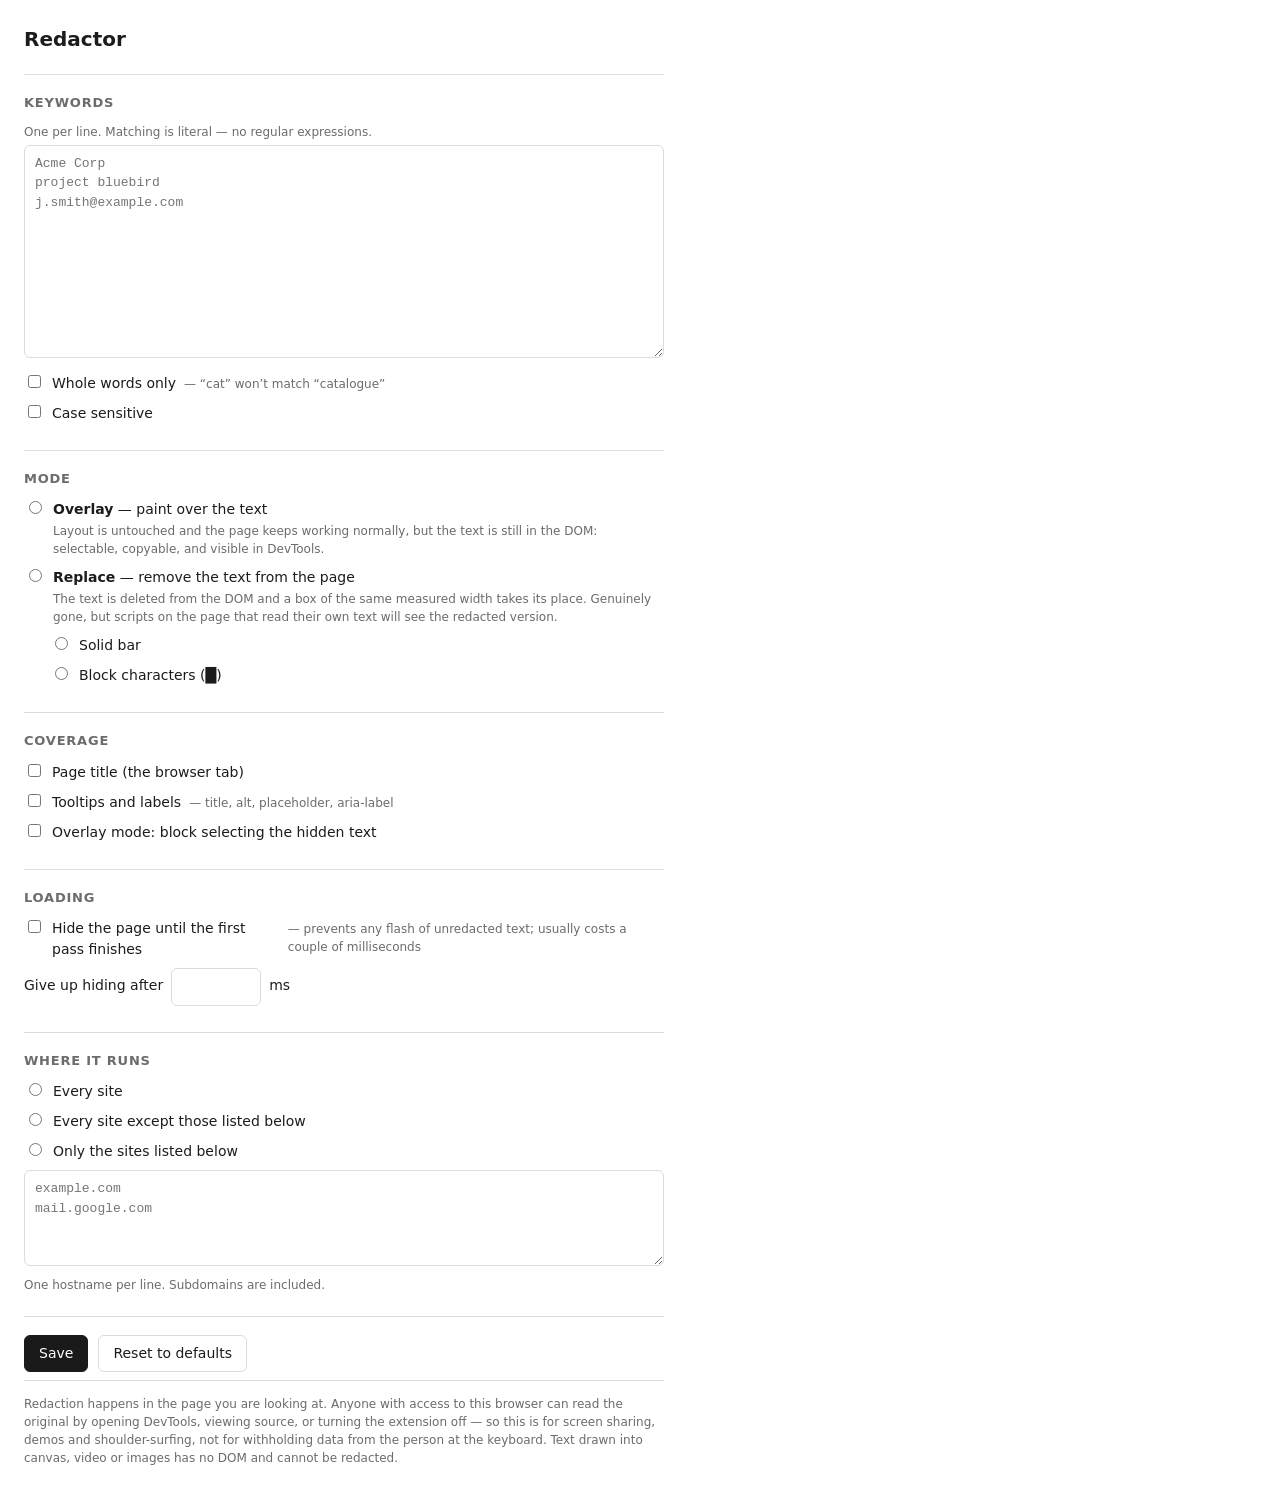
==== src/options.html @ c8425a35 "First working version" ====
<!doctype html>
<html lang="en">
<head>
<meta charset="utf-8">
<title>Redactor options</title>
<link rel="stylesheet" href="ui.css">
</head>
<body class="options">

<h1>Redactor</h1>

<section>
  <h2>Keywords</h2>
  <p class="hint">One per line. Matching is literal — no regular expressions.</p>
  <textarea id="keywords" rows="10" spellcheck="false" placeholder="Acme Corp&#10;project bluebird&#10;j.smith@example.com"></textarea>
  <p class="hint" id="count"></p>
  <label class="row"><input type="checkbox" id="wholeWord"> Whole words only <span class="hint">— “cat” won’t match “catalogue”</span></label>
  <label class="row"><input type="checkbox" id="caseSensitive"> Case sensitive</label>
</section>

<section>
  <h2>Mode</h2>
  <label class="row">
    <input type="radio" name="mode" value="overlay">
    <span><strong>Overlay</strong> — paint over the text
      <span class="hint">Layout is untouched and the page keeps working normally, but the text is still in the DOM: selectable, copyable, and visible in DevTools.</span>
    </span>
  </label>
  <label class="row">
    <input type="radio" name="mode" value="replace">
    <span><strong>Replace</strong> — remove the text from the page
      <span class="hint">The text is deleted from the DOM and a box of the same measured width takes its place. Genuinely gone, but scripts on the page that read their own text will see the redacted version.</span>
    </span>
  </label>

  <div id="fillWrap" class="indent">
    <label class="row"><input type="radio" name="fill" value="bar"> Solid bar</label>
    <label class="row"><input type="radio" name="fill" value="blocks"> Block characters (█)</label>
  </div>
</section>

<section>
  <h2>Coverage</h2>
  <label class="row"><input type="checkbox" id="redactTitle"> Page title (the browser tab)</label>
  <label class="row"><input type="checkbox" id="redactAttributes"> Tooltips and labels <span class="hint">— title, alt, placeholder, aria-label</span></label>
  <label class="row"><input type="checkbox" id="blockCopy"> Overlay mode: block selecting the hidden text</label>
</section>

<section>
  <h2>Loading</h2>
  <label class="row"><input type="checkbox" id="cloak"> Hide the page until the first pass finishes <span class="hint">— prevents any flash of unredacted text; usually costs a couple of milliseconds</span></label>
  <label class="row">Give up hiding after
    <input type="number" id="cloakTimeoutMs" min="100" max="10000" step="100"> ms
  </label>
</section>

<section>
  <h2>Where it runs</h2>
  <label class="row"><input type="radio" name="siteMode" value="all"> Every site</label>
  <label class="row"><input type="radio" name="siteMode" value="blocklist"> Every site except those listed below</label>
  <label class="row"><input type="radio" name="siteMode" value="allowlist"> Only the sites listed below</label>
  <textarea id="sites" rows="4" spellcheck="false" placeholder="example.com&#10;mail.google.com"></textarea>
  <p class="hint">One hostname per line. Subdomains are included.</p>
</section>

<div class="actions">
  <button id="save" class="primary">Save</button>
  <button id="reset">Reset to defaults</button>
  <span id="status" class="status"></span>
</div>

<p class="hint footnote">
  Redaction happens in the page you are looking at. Anyone with access to this browser can
  read the original by opening DevTools, viewing source, or turning the extension off — so
  this is for screen sharing, demos and shoulder-surfing, not for withholding data from the
  person at the keyboard. Text drawn into canvas, video or images has no DOM and cannot be
  redacted.
</p>

<script src="config.js"></script>
<script src="options.js"></script>
</body>
</html>
---- src/ui.css ----
:root {
  color-scheme: light dark;
  --bg: #ffffff;
  --fg: #1c1c1e;
  --muted: #6b6b70;
  --line: #dcdce0;
  --field: #ffffff;
  --accent: #1a1a1a;
  --accent-fg: #ffffff;
}

@media (prefers-color-scheme: dark) {
  :root {
    --bg: #1e1e20;
    --fg: #ececee;
    --muted: #9a9aa0;
    --line: #3a3a3e;
    --field: #141416;
    --accent: #ececee;
    --accent-fg: #1e1e20;
  }
}

body {
  margin: 0;
  padding: 24px;
  background: var(--bg);
  color: var(--fg);
  font: 14px/1.5 system-ui, -apple-system, "Segoe UI", sans-serif;
}

h1 { font-size: 20px; margin: 0 0 20px; }
h2 { font-size: 13px; text-transform: uppercase; letter-spacing: 0.06em; color: var(--muted); margin: 0 0 10px; }

section {
  border-top: 1px solid var(--line);
  padding: 18px 0;
}

.hint { color: var(--muted); font-size: 12px; margin: 4px 0; }
.hint.footnote { border-top: 1px solid var(--line); padding-top: 14px; margin-top: 8px; }

label.row {
  display: flex;
  gap: 8px;
  align-items: baseline;
  margin: 8px 0;
}
label.row .hint { display: block; margin: 2px 0 0; }
.indent { margin-left: 26px; }

textarea, input[type="number"], input[type="text"] {
  width: 100%;
  box-sizing: border-box;
  background: var(--field);
  color: var(--fg);
  border: 1px solid var(--line);
  border-radius: 6px;
  padding: 8px 10px;
  font: 13px/1.5 ui-monospace, SFMono-Regular, Consolas, monospace;
}
input[type="number"] { width: 90px; }

.actions {
  display: flex;
  align-items: center;
  gap: 10px;
  padding-top: 18px;
  border-top: 1px solid var(--line);
}

button {
  background: transparent;
  color: var(--fg);
  border: 1px solid var(--line);
  border-radius: 6px;
  padding: 7px 14px;
  font: inherit;
  cursor: pointer;
}
button.primary { background: var(--accent); color: var(--accent-fg); border-color: var(--accent); }
button:hover { opacity: 0.85; }

.status { color: var(--muted); font-size: 12px; }

/* Options page reads better constrained. */
body.options { max-width: 640px; }

/* Popup */
body.popup { width: 300px; padding: 14px 16px; }
body.popup h1 { font-size: 15px; margin: 0 0 12px; display: flex; justify-content: space-between; align-items: center; }
body.popup section { border: 0; padding: 10px 0; }
body.popup .actions { border: 0; padding-top: 10px; }
body.popup .site { font: 12px ui-monospace, monospace; color: var(--muted); }

.switch { display: flex; align-items: center; gap: 8px; }
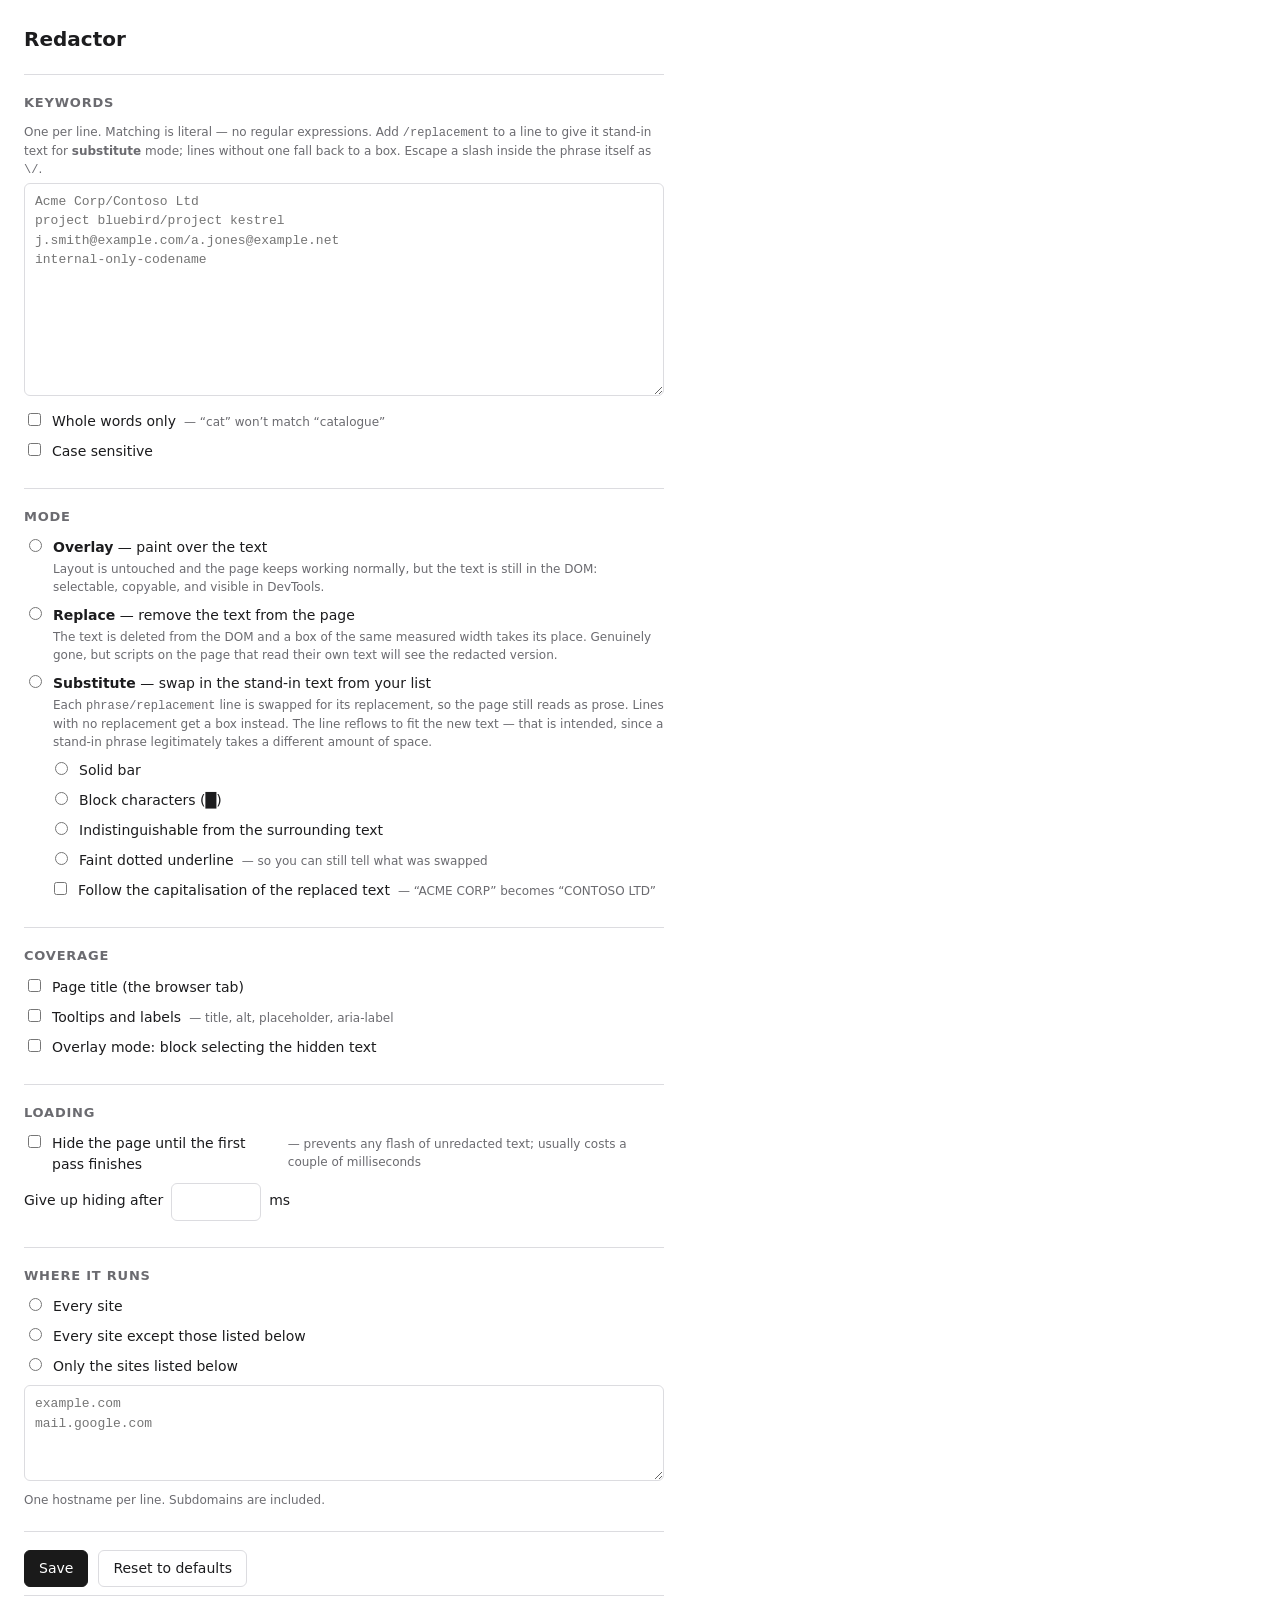
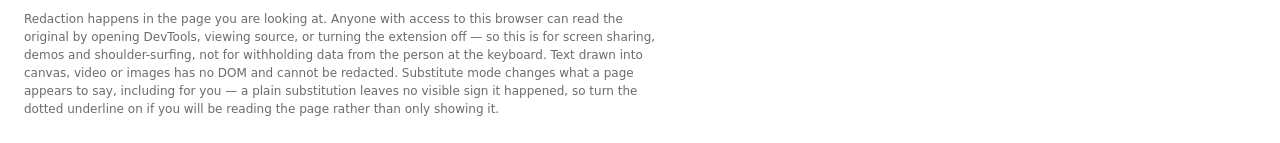
==== commit 01d25057: "Substitution" ====
--- a/src/options.html
+++ b/src/options.html
@@ -11,8 +11,13 @@
 
 <section>
   <h2>Keywords</h2>
-  <p class="hint">One per line. Matching is literal — no regular expressions.</p>
-  <textarea id="keywords" rows="10" spellcheck="false" placeholder="Acme Corp&#10;project bluebird&#10;j.smith@example.com"></textarea>
+  <p class="hint">
+    One per line. Matching is literal — no regular expressions.
+    Add <code>/replacement</code> to a line to give it stand-in text for
+    <strong>substitute</strong> mode; lines without one fall back to a box.
+    Escape a slash inside the phrase itself as <code>\/</code>.
+  </p>
+  <textarea id="keywords" rows="10" spellcheck="false" placeholder="Acme Corp/Contoso Ltd&#10;project bluebird/project kestrel&#10;j.smith@example.com/a.jones@example.net&#10;internal-only-codename"></textarea>
   <p class="hint" id="count"></p>
   <label class="row"><input type="checkbox" id="wholeWord"> Whole words only <span class="hint">— “cat” won’t match “catalogue”</span></label>
   <label class="row"><input type="checkbox" id="caseSensitive"> Case sensitive</label>
@@ -33,9 +38,22 @@
     </span>
   </label>
 
+  <label class="row">
+    <input type="radio" name="mode" value="substitute">
+    <span><strong>Substitute</strong> — swap in the stand-in text from your list
+      <span class="hint">Each <code>phrase/replacement</code> line is swapped for its replacement, so the page still reads as prose. Lines with no replacement get a box instead. The line reflows to fit the new text — that is intended, since a stand-in phrase legitimately takes a different amount of space.</span>
+    </span>
+  </label>
+
   <div id="fillWrap" class="indent">
     <label class="row"><input type="radio" name="fill" value="bar"> Solid bar</label>
     <label class="row"><input type="radio" name="fill" value="blocks"> Block characters (█)</label>
+  </div>
+
+  <div id="subWrap" class="indent">
+    <label class="row"><input type="radio" name="substituteStyle" value="plain"> Indistinguishable from the surrounding text</label>
+    <label class="row"><input type="radio" name="substituteStyle" value="marked"> Faint dotted underline <span class="hint">— so you can still tell what was swapped</span></label>
+    <label class="row"><input type="checkbox" id="mimicCase"> Follow the capitalisation of the replaced text <span class="hint">— “ACME CORP” becomes “CONTOSO LTD”</span></label>
   </div>
 </section>
 
@@ -74,7 +92,9 @@
   read the original by opening DevTools, viewing source, or turning the extension off — so
   this is for screen sharing, demos and shoulder-surfing, not for withholding data from the
   person at the keyboard. Text drawn into canvas, video or images has no DOM and cannot be
-  redacted.
+  redacted. Substitute mode changes what a page appears to say, including for you — a plain
+  substitution leaves no visible sign it happened, so turn the dotted underline on if you
+  will be reading the page rather than only showing it.
 </p>
 
 <script src="config.js"></script>
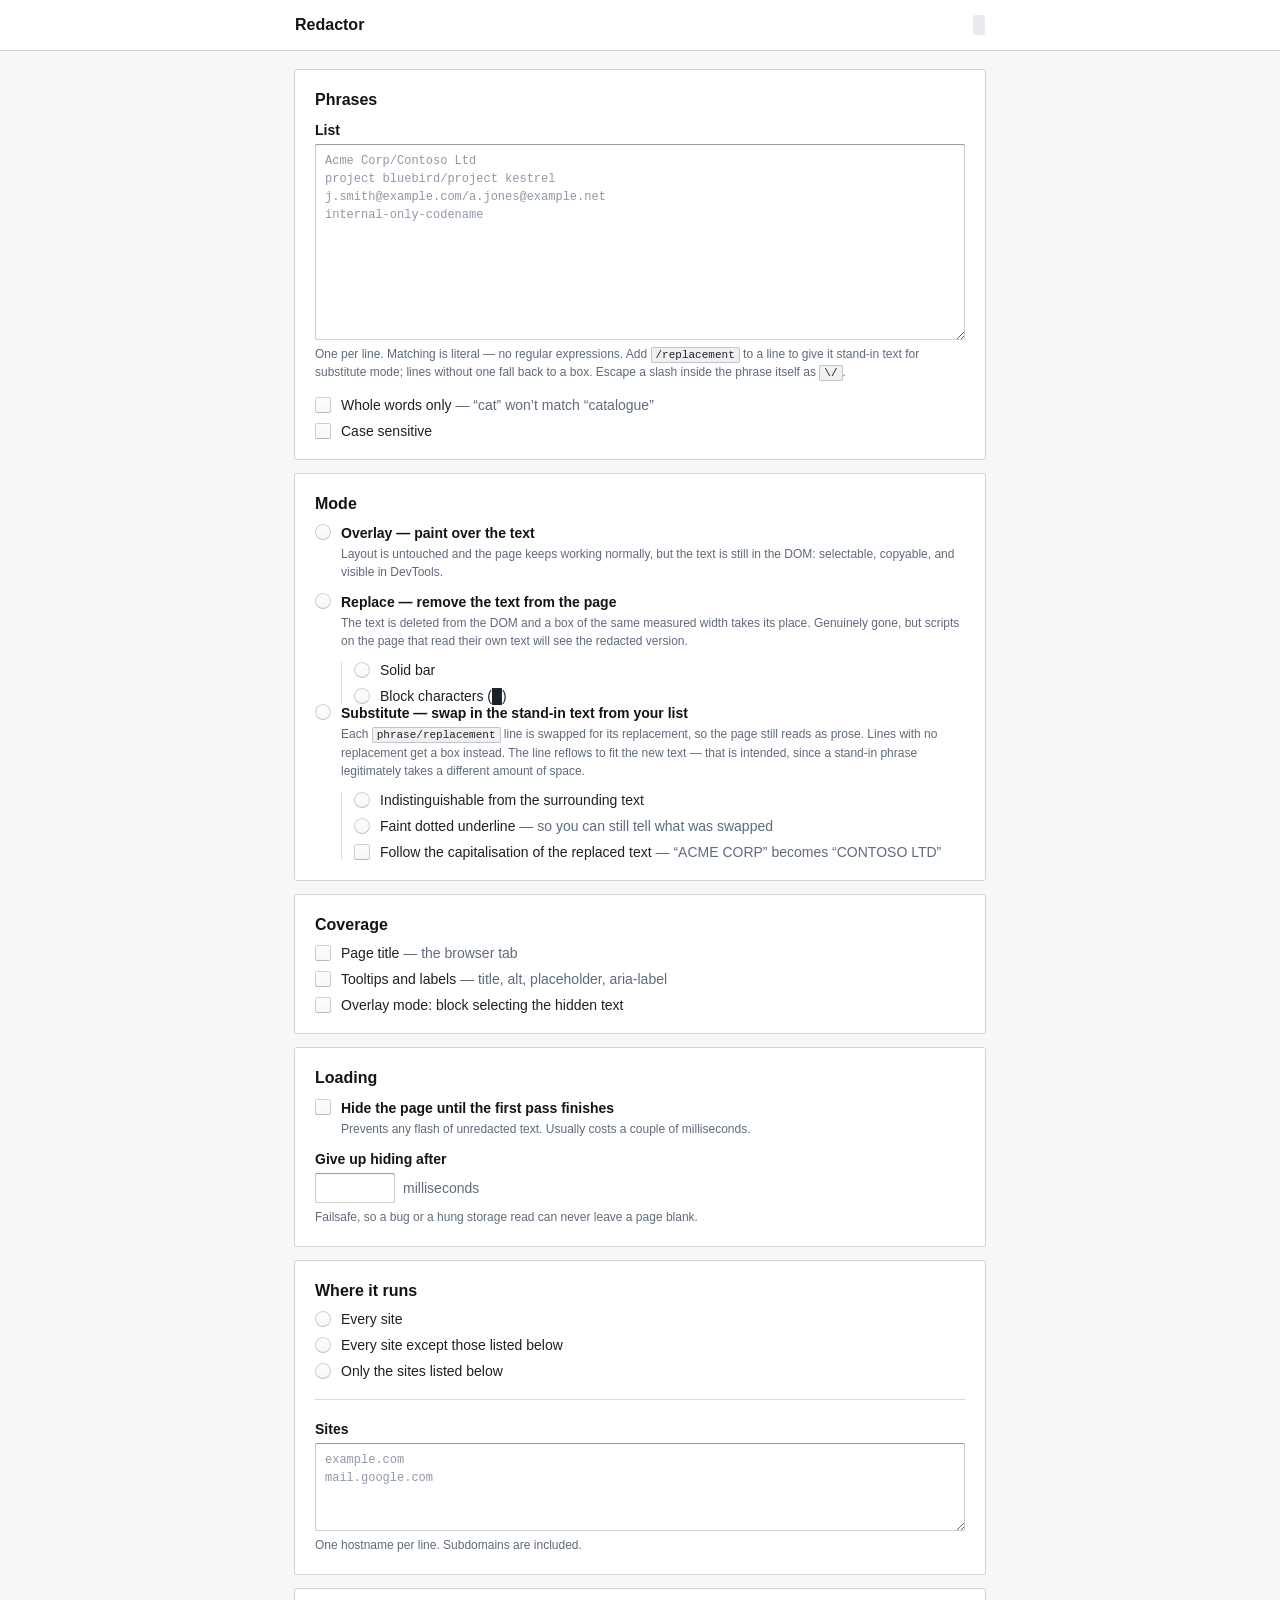
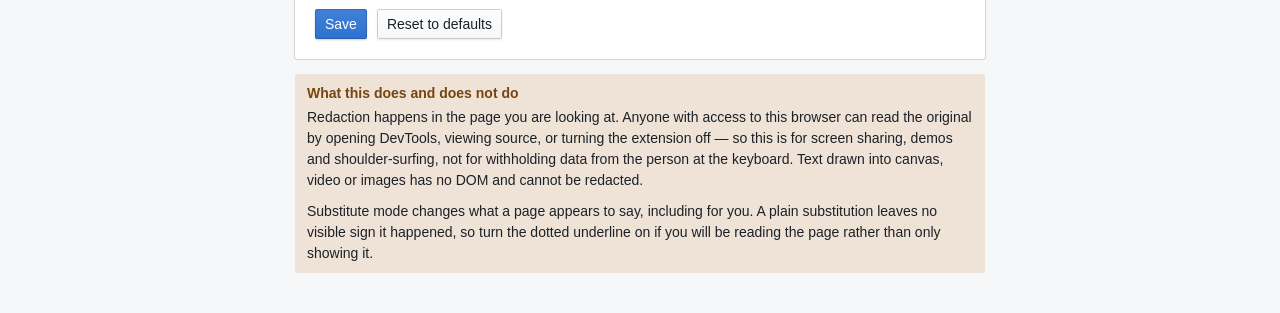
==== commit 23e4414c: "Restyle" ====
--- a/src/options.html
+++ b/src/options.html
@@ -7,95 +7,205 @@
 </head>
 <body class="options">
 
-<h1>Redactor</h1>
-
-<section>
-  <h2>Keywords</h2>
-  <p class="hint">
-    One per line. Matching is literal — no regular expressions.
-    Add <code>/replacement</code> to a line to give it stand-in text for
-    <strong>substitute</strong> mode; lines without one fall back to a box.
-    Escape a slash inside the phrase itself as <code>\/</code>.
-  </p>
-  <textarea id="keywords" rows="10" spellcheck="false" placeholder="Acme Corp/Contoso Ltd&#10;project bluebird/project kestrel&#10;j.smith@example.com/a.jones@example.net&#10;internal-only-codename"></textarea>
-  <p class="hint" id="count"></p>
-  <label class="row"><input type="checkbox" id="wholeWord"> Whole words only <span class="hint">— “cat” won’t match “catalogue”</span></label>
-  <label class="row"><input type="checkbox" id="caseSensitive"> Case sensitive</label>
-</section>
-
-<section>
-  <h2>Mode</h2>
-  <label class="row">
-    <input type="radio" name="mode" value="overlay">
-    <span><strong>Overlay</strong> — paint over the text
-      <span class="hint">Layout is untouched and the page keeps working normally, but the text is still in the DOM: selectable, copyable, and visible in DevTools.</span>
-    </span>
-  </label>
-  <label class="row">
-    <input type="radio" name="mode" value="replace">
-    <span><strong>Replace</strong> — remove the text from the page
-      <span class="hint">The text is deleted from the DOM and a box of the same measured width takes its place. Genuinely gone, but scripts on the page that read their own text will see the redacted version.</span>
-    </span>
-  </label>
-
-  <label class="row">
-    <input type="radio" name="mode" value="substitute">
-    <span><strong>Substitute</strong> — swap in the stand-in text from your list
-      <span class="hint">Each <code>phrase/replacement</code> line is swapped for its replacement, so the page still reads as prose. Lines with no replacement get a box instead. The line reflows to fit the new text — that is intended, since a stand-in phrase legitimately takes a different amount of space.</span>
-    </span>
-  </label>
-
-  <div id="fillWrap" class="indent">
-    <label class="row"><input type="radio" name="fill" value="bar"> Solid bar</label>
-    <label class="row"><input type="radio" name="fill" value="blocks"> Block characters (█)</label>
-  </div>
-
-  <div id="subWrap" class="indent">
-    <label class="row"><input type="radio" name="substituteStyle" value="plain"> Indistinguishable from the surrounding text</label>
-    <label class="row"><input type="radio" name="substituteStyle" value="marked"> Faint dotted underline <span class="hint">— so you can still tell what was swapped</span></label>
-    <label class="row"><input type="checkbox" id="mimicCase"> Follow the capitalisation of the replaced text <span class="hint">— “ACME CORP” becomes “CONTOSO LTD”</span></label>
-  </div>
-</section>
-
-<section>
-  <h2>Coverage</h2>
-  <label class="row"><input type="checkbox" id="redactTitle"> Page title (the browser tab)</label>
-  <label class="row"><input type="checkbox" id="redactAttributes"> Tooltips and labels <span class="hint">— title, alt, placeholder, aria-label</span></label>
-  <label class="row"><input type="checkbox" id="blockCopy"> Overlay mode: block selecting the hidden text</label>
-</section>
-
-<section>
-  <h2>Loading</h2>
-  <label class="row"><input type="checkbox" id="cloak"> Hide the page until the first pass finishes <span class="hint">— prevents any flash of unredacted text; usually costs a couple of milliseconds</span></label>
-  <label class="row">Give up hiding after
-    <input type="number" id="cloakTimeoutMs" min="100" max="10000" step="100"> ms
-  </label>
-</section>
-
-<section>
-  <h2>Where it runs</h2>
-  <label class="row"><input type="radio" name="siteMode" value="all"> Every site</label>
-  <label class="row"><input type="radio" name="siteMode" value="blocklist"> Every site except those listed below</label>
-  <label class="row"><input type="radio" name="siteMode" value="allowlist"> Only the sites listed below</label>
-  <textarea id="sites" rows="4" spellcheck="false" placeholder="example.com&#10;mail.google.com"></textarea>
-  <p class="hint">One hostname per line. Subdomains are included.</p>
-</section>
-
-<div class="actions">
-  <button id="save" class="primary">Save</button>
-  <button id="reset">Reset to defaults</button>
-  <span id="status" class="status"></span>
-</div>
-
-<p class="hint footnote">
-  Redaction happens in the page you are looking at. Anyone with access to this browser can
-  read the original by opening DevTools, viewing source, or turning the extension off — so
-  this is for screen sharing, demos and shoulder-surfing, not for withholding data from the
-  person at the keyboard. Text drawn into canvas, video or images has no DOM and cannot be
-  redacted. Substitute mode changes what a page appears to say, including for you — a plain
-  substitution leaves no visible sign it happened, so turn the dotted underline on if you
-  will be reading the page rather than only showing it.
-</p>
+<nav class="bp-navbar">
+  <div class="bp-navbar-inner">
+    <span class="bp-navbar-heading">Redactor</span>
+    <span class="bp-navbar-divider"></span>
+    <span class="bp-tag bp-tag-minimal" id="count"></span>
+  </div>
+</nav>
+
+<main class="bp-container">
+
+  <div class="bp-card">
+    <h5 class="bp-heading">Phrases</h5>
+    <div class="bp-form-group">
+      <label class="bp-label" for="keywords">List</label>
+      <textarea id="keywords" class="bp-input" rows="10" spellcheck="false"
+        placeholder="Acme Corp/Contoso Ltd&#10;project bluebird/project kestrel&#10;j.smith@example.com/a.jones@example.net&#10;internal-only-codename"></textarea>
+      <div class="bp-form-helper-text">
+        One per line. Matching is literal — no regular expressions.
+        Add <code>/replacement</code> to a line to give it stand-in text for
+        substitute mode; lines without one fall back to a box.
+        Escape a slash inside the phrase itself as <code>\/</code>.
+      </div>
+    </div>
+
+    <label class="bp-control bp-checkbox">
+      <input type="checkbox" id="wholeWord">
+      <span class="bp-control-indicator"></span>
+      Whole words only <span class="bp-text-muted">— “cat” won’t match “catalogue”</span>
+    </label>
+    <label class="bp-control bp-checkbox">
+      <input type="checkbox" id="caseSensitive">
+      <span class="bp-control-indicator"></span>
+      Case sensitive
+    </label>
+  </div>
+
+  <div class="bp-card">
+    <h5 class="bp-heading">Mode</h5>
+
+    <label class="bp-control bp-radio bp-control-rich">
+      <input type="radio" name="mode" value="overlay">
+      <span class="bp-control-indicator"></span>
+      <span class="bp-control-label">Overlay — paint over the text</span>
+      <div class="bp-form-helper-text">
+        Layout is untouched and the page keeps working normally, but the text is still in
+        the DOM: selectable, copyable, and visible in DevTools.
+      </div>
+    </label>
+
+    <label class="bp-control bp-radio bp-control-rich">
+      <input type="radio" name="mode" value="replace">
+      <span class="bp-control-indicator"></span>
+      <span class="bp-control-label">Replace — remove the text from the page</span>
+      <div class="bp-form-helper-text">
+        The text is deleted from the DOM and a box of the same measured width takes its
+        place. Genuinely gone, but scripts on the page that read their own text will see
+        the redacted version.
+      </div>
+    </label>
+
+    <div id="fillWrap" class="bp-control-group">
+      <label class="bp-control bp-radio">
+        <input type="radio" name="fill" value="bar">
+        <span class="bp-control-indicator"></span>
+        Solid bar
+      </label>
+      <label class="bp-control bp-radio">
+        <input type="radio" name="fill" value="blocks">
+        <span class="bp-control-indicator"></span>
+        Block characters (█)
+      </label>
+    </div>
+
+    <label class="bp-control bp-radio bp-control-rich">
+      <input type="radio" name="mode" value="substitute">
+      <span class="bp-control-indicator"></span>
+      <span class="bp-control-label">Substitute — swap in the stand-in text from your list</span>
+      <div class="bp-form-helper-text">
+        Each <code>phrase/replacement</code> line is swapped for its replacement, so the page
+        still reads as prose. Lines with no replacement get a box instead. The line reflows to
+        fit the new text — that is intended, since a stand-in phrase legitimately takes a
+        different amount of space.
+      </div>
+    </label>
+
+    <div id="subWrap" class="bp-control-group">
+      <label class="bp-control bp-radio">
+        <input type="radio" name="substituteStyle" value="plain">
+        <span class="bp-control-indicator"></span>
+        Indistinguishable from the surrounding text
+      </label>
+      <label class="bp-control bp-radio">
+        <input type="radio" name="substituteStyle" value="marked">
+        <span class="bp-control-indicator"></span>
+        Faint dotted underline <span class="bp-text-muted">— so you can still tell what was swapped</span>
+      </label>
+      <label class="bp-control bp-checkbox">
+        <input type="checkbox" id="mimicCase">
+        <span class="bp-control-indicator"></span>
+        Follow the capitalisation of the replaced text <span class="bp-text-muted">— “ACME CORP” becomes “CONTOSO LTD”</span>
+      </label>
+    </div>
+  </div>
+
+  <div class="bp-card">
+    <h5 class="bp-heading">Coverage</h5>
+    <label class="bp-control bp-checkbox">
+      <input type="checkbox" id="redactTitle">
+      <span class="bp-control-indicator"></span>
+      Page title <span class="bp-text-muted">— the browser tab</span>
+    </label>
+    <label class="bp-control bp-checkbox">
+      <input type="checkbox" id="redactAttributes">
+      <span class="bp-control-indicator"></span>
+      Tooltips and labels <span class="bp-text-muted">— title, alt, placeholder, aria-label</span>
+    </label>
+    <label class="bp-control bp-checkbox">
+      <input type="checkbox" id="blockCopy">
+      <span class="bp-control-indicator"></span>
+      Overlay mode: block selecting the hidden text
+    </label>
+  </div>
+
+  <div class="bp-card">
+    <h5 class="bp-heading">Loading</h5>
+    <label class="bp-control bp-checkbox bp-control-rich">
+      <input type="checkbox" id="cloak">
+      <span class="bp-control-indicator"></span>
+      <span class="bp-control-label">Hide the page until the first pass finishes</span>
+      <div class="bp-form-helper-text">
+        Prevents any flash of unredacted text. Usually costs a couple of milliseconds.
+      </div>
+    </label>
+
+    <div class="bp-form-group">
+      <label class="bp-label" for="cloakTimeoutMs">Give up hiding after</label>
+      <div class="bp-inline-field">
+        <input type="number" id="cloakTimeoutMs" class="bp-input bp-input-small" min="100" max="10000" step="100">
+        <span class="bp-text-muted">milliseconds</span>
+      </div>
+      <div class="bp-form-helper-text">
+        Failsafe, so a bug or a hung storage read can never leave a page blank.
+      </div>
+    </div>
+  </div>
+
+  <div class="bp-card">
+    <h5 class="bp-heading">Where it runs</h5>
+    <label class="bp-control bp-radio">
+      <input type="radio" name="siteMode" value="all">
+      <span class="bp-control-indicator"></span>
+      Every site
+    </label>
+    <label class="bp-control bp-radio">
+      <input type="radio" name="siteMode" value="blocklist">
+      <span class="bp-control-indicator"></span>
+      Every site except those listed below
+    </label>
+    <label class="bp-control bp-radio">
+      <input type="radio" name="siteMode" value="allowlist">
+      <span class="bp-control-indicator"></span>
+      Only the sites listed below
+    </label>
+
+    <div class="bp-divider"></div>
+
+    <div class="bp-form-group">
+      <label class="bp-label" for="sites">Sites</label>
+      <textarea id="sites" class="bp-input" rows="4" spellcheck="false"
+        placeholder="example.com&#10;mail.google.com"></textarea>
+      <div class="bp-form-helper-text">One hostname per line. Subdomains are included.</div>
+    </div>
+  </div>
+
+  <div class="bp-card">
+    <div class="bp-button-group">
+      <button id="save" class="bp-button bp-intent-primary">Save</button>
+      <button id="reset" class="bp-button">Reset to defaults</button>
+      <span id="status" class="bp-text-muted bp-text-small"></span>
+    </div>
+  </div>
+
+  <div class="bp-callout bp-intent-warning bp-running-text">
+    <h6 class="bp-heading">What this does and does not do</h6>
+    <p>
+      Redaction happens in the page you are looking at. Anyone with access to this browser can
+      read the original by opening DevTools, viewing source, or turning the extension off — so
+      this is for screen sharing, demos and shoulder-surfing, not for withholding data from the
+      person at the keyboard. Text drawn into canvas, video or images has no DOM and cannot be
+      redacted.
+    </p>
+    <p>
+      Substitute mode changes what a page appears to say, including for you. A plain
+      substitution leaves no visible sign it happened, so turn the dotted underline on if you
+      will be reading the page rather than only showing it.
+    </p>
+  </div>
+
+</main>
 
 <script src="config.js"></script>
 <script src="options.js"></script>
--- a/src/ui.css
+++ b/src/ui.css
@@ -1,96 +1,527 @@
+/* Blueprint-flavoured styling for the extension's own pages.
+ *
+ * Hand-rolled rather than vendored: the extension CSP blocks CDN stylesheets,
+ * and the full blueprint.css is ~250KB for a settings page and a popup that use
+ * a dozen components. The palette, metrics (10px grid, 30px controls, 2px
+ * radius), elevations and control anatomy follow Blueprint 5 so the result sits
+ * next to a real Blueprint app without looking off.
+ */
+
 :root {
-  color-scheme: light dark;
-  --bg: #ffffff;
-  --fg: #1c1c1e;
-  --muted: #6b6b70;
-  --line: #dcdce0;
-  --field: #ffffff;
-  --accent: #1a1a1a;
-  --accent-fg: #ffffff;
+  /* Blueprint core palette */
+  --black: #111418;
+  --dark-gray1: #1c2127;
+  --dark-gray2: #252a31;
+  --dark-gray3: #2f343c;
+  --dark-gray4: #383e47;
+  --dark-gray5: #404854;
+  --gray1: #5f6b7c;
+  --gray2: #738091;
+  --gray3: #8f99a8;
+  --gray4: #abb3bf;
+  --gray5: #c5cbd3;
+  --light-gray1: #d3d8de;
+  --light-gray2: #dce0e5;
+  --light-gray3: #e5e8eb;
+  --light-gray4: #edeff2;
+  --light-gray5: #f6f7f9;
+  --white: #ffffff;
+
+  --blue1: #184a90;
+  --blue2: #215db0;
+  --blue3: #2d72d2;
+  --blue5: #8abbff;
+  --orange1: #77450d;
+  --orange3: #c87619;
+  --orange5: #fbb360;
+
+  /* Semantic, light theme */
+  --app-bg: var(--light-gray5);
+  --surface: var(--white);
+  --surface-alt: var(--light-gray4);
+  --text: var(--dark-gray1);
+  --heading: var(--black);
+  --text-muted: var(--gray1);
+  --divider: rgba(17, 20, 24, 0.15);
+
+  --elevation-0: 0 0 0 1px rgba(17, 20, 24, 0.15);
+  --elevation-1: 0 0 0 1px rgba(17, 20, 24, 0.1), 0 1px 1px rgba(17, 20, 24, 0.2);
+  --elevation-2: 0 0 0 1px rgba(17, 20, 24, 0.1), 0 1px 1px rgba(17, 20, 24, 0.2),
+                 0 2px 6px rgba(17, 20, 24, 0.2);
+
+  --button-bg: var(--light-gray5);
+  --button-bg-hover: var(--light-gray4);
+  --button-bg-active: var(--light-gray2);
+  --button-sheen: linear-gradient(180deg, hsla(0, 0%, 100%, 0.8), hsla(0, 0%, 100%, 0));
+  --button-shadow: inset 0 0 0 1px rgba(17, 20, 24, 0.2), 0 1px 2px rgba(17, 20, 24, 0.1);
+  --button-shadow-active: inset 0 0 0 1px rgba(17, 20, 24, 0.2), inset 0 1px 2px rgba(17, 20, 24, 0.2);
+
+  --input-bg: var(--white);
+  --input-shadow: inset 0 0 0 1px rgba(17, 20, 24, 0.2), inset 0 1px 1px rgba(17, 20, 24, 0.3);
+  --input-shadow-focus: inset 0 0 0 1px var(--blue3), 0 0 0 2px rgba(45, 114, 210, 0.3);
+
+  --indicator-bg: var(--light-gray5);
+  --indicator-shadow: inset 0 0 0 1px rgba(17, 20, 24, 0.2), inset 0 -1px 0 rgba(17, 20, 24, 0.1);
+  --indicator-shadow-checked: inset 0 0 0 1px rgba(17, 20, 24, 0.4), inset 0 -1px 0 rgba(17, 20, 24, 0.2);
+  --switch-track: rgba(95, 107, 124, 0.5);
+
+  --callout-bg: rgba(143, 153, 168, 0.15);
+  --callout-warning-bg: rgba(200, 118, 25, 0.15);
+  --callout-warning-heading: var(--orange1);
+  --tag-minimal-bg: rgba(143, 153, 168, 0.2);
+  --tag-minimal-fg: var(--dark-gray1);
+
+  --font: -apple-system, BlinkMacSystemFont, "Segoe UI", Roboto, Oxygen, Ubuntu,
+          Cantarell, "Open Sans", "Helvetica Neue", sans-serif;
+  --font-mono: "SFMono-Regular", Consolas, "Liberation Mono", Menlo, Courier, monospace;
 }
 
 @media (prefers-color-scheme: dark) {
   :root {
-    --bg: #1e1e20;
-    --fg: #ececee;
-    --muted: #9a9aa0;
-    --line: #3a3a3e;
-    --field: #141416;
-    --accent: #ececee;
-    --accent-fg: #1e1e20;
+    --app-bg: var(--dark-gray2);
+    --surface: var(--dark-gray3);
+    --surface-alt: var(--dark-gray4);
+    --text: var(--light-gray5);
+    --heading: var(--white);
+    --text-muted: var(--gray4);
+    --divider: rgba(255, 255, 255, 0.2);
+
+    --elevation-0: 0 0 0 1px rgba(17, 20, 24, 0.2), 0 1px 1px rgba(17, 20, 24, 0.4);
+    --elevation-1: 0 0 0 1px rgba(17, 20, 24, 0.2), 0 1px 1px rgba(17, 20, 24, 0.4);
+    --elevation-2: 0 0 0 1px rgba(17, 20, 24, 0.2), 0 1px 1px rgba(17, 20, 24, 0.4),
+                   0 2px 6px rgba(17, 20, 24, 0.4);
+
+    --button-bg: var(--dark-gray4);
+    --button-bg-hover: var(--dark-gray3);
+    --button-bg-active: var(--dark-gray1);
+    --button-sheen: linear-gradient(180deg, hsla(0, 0%, 100%, 0.05), hsla(0, 0%, 100%, 0));
+    --button-shadow: inset 0 0 0 1px rgba(17, 20, 24, 0.4), 0 1px 2px rgba(17, 20, 24, 0.4);
+    --button-shadow-active: inset 0 0 0 1px rgba(17, 20, 24, 0.4), inset 0 1px 2px rgba(17, 20, 24, 0.4);
+
+    --input-bg: rgba(17, 20, 24, 0.3);
+    --input-shadow: inset 0 0 0 1px rgba(17, 20, 24, 0.4), inset 0 1px 1px rgba(17, 20, 24, 0.4);
+    --input-shadow-focus: inset 0 0 0 1px var(--blue3), 0 0 0 2px rgba(45, 114, 210, 0.3);
+
+    --indicator-bg: rgba(143, 153, 168, 0.2);
+    --indicator-shadow: inset 0 0 0 1px rgba(17, 20, 24, 0.4), inset 0 -1px 0 rgba(17, 20, 24, 0.2);
+    --indicator-shadow-checked: inset 0 0 0 1px rgba(17, 20, 24, 0.4), inset 0 -1px 0 rgba(17, 20, 24, 0.2);
+    --switch-track: rgba(143, 153, 168, 0.5);
+
+    --callout-warning-heading: var(--orange5);
+    --tag-minimal-bg: rgba(143, 153, 168, 0.2);
+    --tag-minimal-fg: var(--light-gray5);
   }
 }
+
+* { box-sizing: border-box; }
 
 body {
   margin: 0;
-  padding: 24px;
-  background: var(--bg);
-  color: var(--fg);
-  font: 14px/1.5 system-ui, -apple-system, "Segoe UI", sans-serif;
-}
-
-h1 { font-size: 20px; margin: 0 0 20px; }
-h2 { font-size: 13px; text-transform: uppercase; letter-spacing: 0.06em; color: var(--muted); margin: 0 0 10px; }
-
-section {
-  border-top: 1px solid var(--line);
-  padding: 18px 0;
-}
-
-.hint { color: var(--muted); font-size: 12px; margin: 4px 0; }
-.hint.footnote { border-top: 1px solid var(--line); padding-top: 14px; margin-top: 8px; }
-
-label.row {
-  display: flex;
-  gap: 8px;
-  align-items: baseline;
-  margin: 8px 0;
-}
-label.row .hint { display: block; margin: 2px 0 0; }
-.indent { margin-left: 26px; }
-
-textarea, input[type="number"], input[type="text"] {
-  width: 100%;
-  box-sizing: border-box;
-  background: var(--field);
-  color: var(--fg);
-  border: 1px solid var(--line);
-  border-radius: 6px;
-  padding: 8px 10px;
-  font: 13px/1.5 ui-monospace, SFMono-Regular, Consolas, monospace;
-}
-input[type="number"] { width: 90px; }
-
-.actions {
+  background: var(--app-bg);
+  color: var(--text);
+  font-family: var(--font);
+  font-size: 14px;
+  font-weight: 400;
+  line-height: 1.28581;
+  letter-spacing: 0;
+  text-transform: none;
+  -webkit-font-smoothing: antialiased;
+}
+
+/* ---------------- typography ---------------- */
+
+.bp-heading {
+  margin: 0 0 10px;
+  color: var(--heading);
+  font-weight: 600;
+  line-height: 1.28581;
+}
+h5.bp-heading { font-size: 16px; }
+h6.bp-heading { font-size: 14px; }
+
+.bp-text-muted { color: var(--text-muted); }
+.bp-text-small { font-size: 12px; }
+
+.bp-running-text p { margin: 0 0 10px; }
+.bp-running-text p:last-child { margin-bottom: 0; }
+
+code, .bp-code {
+  font-family: var(--font-mono);
+  font-size: 12px;
+  background: rgba(143, 153, 168, 0.15);
+  box-shadow: inset 0 0 0 1px rgba(17, 20, 24, 0.2);
+  border-radius: 2px;
+  padding: 2px 5px;
+  color: var(--text);
+}
+
+.bp-divider {
+  border-bottom: 1px solid var(--divider);
+  margin: 20px 0;
+}
+
+/* ---------------- structure ---------------- */
+
+.bp-navbar {
+  position: sticky;
+  top: 0;
+  z-index: 10;
+  height: 50px;
+  background: var(--surface);
+  box-shadow: var(--elevation-0);
+}
+
+.bp-navbar-inner {
   display: flex;
   align-items: center;
   gap: 10px;
-  padding-top: 18px;
-  border-top: 1px solid var(--line);
-}
-
-button {
-  background: transparent;
-  color: var(--fg);
-  border: 1px solid var(--line);
-  border-radius: 6px;
-  padding: 7px 14px;
-  font: inherit;
+  height: 50px;
+  margin: 0 auto;
+  padding: 0 15px;
+  max-width: 720px;
+}
+
+.bp-navbar-heading {
+  color: var(--heading);
+  font-size: 16px;
+  font-weight: 600;
+}
+
+.bp-navbar-divider {
+  flex: 1 1 auto;
+}
+
+.bp-container {
+  max-width: 720px;
+  margin: 0 auto;
+  padding: 20px 15px 40px;
+}
+
+.bp-card {
+  background: var(--surface);
+  border-radius: 2px;
+  box-shadow: var(--elevation-0);
+  padding: 20px;
+  margin-bottom: 15px;
+}
+
+/* ---------------- form groups ---------------- */
+
+.bp-form-group {
+  display: flex;
+  flex-direction: column;
+  margin-bottom: 15px;
+}
+.bp-form-group:last-child { margin-bottom: 0; }
+
+.bp-label {
+  display: block;
+  margin-bottom: 5px;
+  font-weight: 600;
+  color: var(--heading);
+}
+
+.bp-form-helper-text {
+  margin-top: 5px;
+  color: var(--text-muted);
+  font-size: 12px;
+  line-height: 1.5;
+}
+.bp-form-helper-text code { font-size: 11px; }
+
+/* ---------------- inputs ---------------- */
+
+.bp-input {
+  appearance: none;
+  border: none;
+  border-radius: 2px;
+  background: var(--input-bg);
+  box-shadow: var(--input-shadow);
+  color: var(--text);
+  font-family: inherit;
+  font-size: 14px;
+  height: 30px;
+  line-height: 30px;
+  padding: 0 10px;
+  vertical-align: middle;
+  transition: box-shadow 100ms cubic-bezier(0.4, 1, 0.75, 0.9);
+  width: 100%;
+}
+
+.bp-input:focus,
+.bp-input:focus-visible {
+  outline: none;
+  box-shadow: var(--input-shadow-focus);
+}
+
+.bp-input::placeholder { color: var(--gray3); opacity: 1; }
+
+textarea.bp-input {
+  height: auto;
+  line-height: 1.5;
+  padding: 8px 10px;
+  resize: vertical;
+  font-family: var(--font-mono);
+  font-size: 12px;
+}
+
+.bp-input-small {
+  width: 80px;
+  text-align: right;
+}
+
+.bp-inline-field {
+  display: flex;
+  align-items: center;
+  gap: 8px;
+}
+
+/* ---------------- controls: checkbox, radio, switch ---------------- */
+
+.bp-control {
+  display: block;
+  position: relative;
+  margin: 0 0 10px;
+  padding-left: 26px;
   cursor: pointer;
-}
-button.primary { background: var(--accent); color: var(--accent-fg); border-color: var(--accent); }
-button:hover { opacity: 0.85; }
-
-.status { color: var(--muted); font-size: 12px; }
-
-/* Options page reads better constrained. */
-body.options { max-width: 640px; }
-
-/* Popup */
-body.popup { width: 300px; padding: 14px 16px; }
-body.popup h1 { font-size: 15px; margin: 0 0 12px; display: flex; justify-content: space-between; align-items: center; }
-body.popup section { border: 0; padding: 10px 0; }
-body.popup .actions { border: 0; padding-top: 10px; }
-body.popup .site { font: 12px ui-monospace, monospace; color: var(--muted); }
-
-.switch { display: flex; align-items: center; gap: 8px; }
+  line-height: 16px;
+  text-transform: none;
+}
+.bp-control:last-child { margin-bottom: 0; }
+
+.bp-control input {
+  position: absolute;
+  top: 0;
+  left: 0;
+  z-index: -1;
+  opacity: 0;
+  margin: 0;
+}
+
+.bp-control-indicator {
+  position: absolute;
+  top: 0;
+  left: 0;
+  width: 16px;
+  height: 16px;
+  border-radius: 2px;
+  background-color: var(--indicator-bg);
+  background-image: var(--button-sheen);
+  background-clip: padding-box;
+  box-shadow: var(--indicator-shadow);
+  user-select: none;
+}
+
+.bp-control:hover .bp-control-indicator { background-color: var(--button-bg-hover); }
+
+.bp-control input:checked ~ .bp-control-indicator {
+  background-color: var(--blue3);
+  background-image: linear-gradient(180deg, hsla(0, 0%, 100%, 0.1), hsla(0, 0%, 100%, 0));
+  box-shadow: var(--indicator-shadow-checked);
+}
+.bp-control:hover input:checked ~ .bp-control-indicator { background-color: var(--blue2); }
+
+.bp-control input:focus-visible ~ .bp-control-indicator {
+  outline: 2px solid rgba(45, 114, 210, 0.6);
+  outline-offset: 2px;
+}
+
+/* Checkbox tick */
+.bp-checkbox input:checked ~ .bp-control-indicator::after {
+  content: "";
+  position: absolute;
+  left: 5px;
+  top: 1px;
+  width: 4px;
+  height: 8px;
+  border: solid var(--white);
+  border-width: 0 2px 2px 0;
+  transform: rotate(45deg);
+}
+
+/* Radio dot */
+.bp-radio .bp-control-indicator { border-radius: 50%; }
+.bp-radio input:checked ~ .bp-control-indicator {
+  background-image: radial-gradient(var(--white), var(--white) 28%, transparent 32%);
+}
+
+/* Switch */
+.bp-switch { padding-left: 38px; }
+.bp-switch .bp-control-indicator {
+  width: 28px;
+  height: 16px;
+  border-radius: 8px;
+  background-color: var(--switch-track);
+  background-image: none;
+  box-shadow: none;
+  transition: background-color 100ms cubic-bezier(0.4, 1, 0.75, 0.9);
+}
+.bp-switch .bp-control-indicator::before {
+  content: "";
+  position: absolute;
+  top: 1px;
+  left: 1px;
+  width: 14px;
+  height: 14px;
+  border-radius: 50%;
+  background: var(--white);
+  box-shadow: 0 1px 1px rgba(17, 20, 24, 0.3);
+  transition: left 100ms cubic-bezier(0.4, 1, 0.75, 0.9);
+}
+.bp-switch input:checked ~ .bp-control-indicator { background-color: var(--blue3); }
+.bp-switch input:checked ~ .bp-control-indicator::before { left: 13px; }
+.bp-switch:hover .bp-control-indicator { background-color: var(--gray2); }
+.bp-switch:hover input:checked ~ .bp-control-indicator { background-color: var(--blue2); }
+
+/* Disabled */
+.bp-control:has(input:disabled) { color: var(--text-muted); cursor: not-allowed; }
+.bp-control input:disabled ~ .bp-control-indicator { opacity: 0.5; }
+
+/* A control whose label carries a secondary description underneath. */
+.bp-control-rich { line-height: 1.28581; margin-bottom: 12px; }
+.bp-control-rich .bp-control-label { font-weight: 600; color: var(--heading); }
+.bp-control-rich .bp-form-helper-text { margin-top: 3px; }
+
+.bp-control-group {
+  margin: 10px 0 0 26px;
+  padding-left: 12px;
+  border-left: 1px solid var(--divider);
+}
+
+/* ---------------- buttons ---------------- */
+
+.bp-button {
+  display: inline-flex;
+  align-items: center;
+  justify-content: center;
+  gap: 7px;
+  min-width: 30px;
+  min-height: 30px;
+  padding: 5px 10px;
+  border: none;
+  border-radius: 2px;
+  background-color: var(--button-bg);
+  background-image: var(--button-sheen);
+  box-shadow: var(--button-shadow);
+  color: var(--text);
+  font-family: inherit;
+  font-size: 14px;
+  line-height: 20px;
+  text-align: center;
+  vertical-align: middle;
+  cursor: pointer;
+  user-select: none;
+}
+
+.bp-button:hover {
+  background-color: var(--button-bg-hover);
+  box-shadow: inset 0 0 0 1px rgba(17, 20, 24, 0.2), 0 1px 2px rgba(17, 20, 24, 0.2);
+}
+
+.bp-button:active {
+  background-color: var(--button-bg-active);
+  background-image: none;
+  box-shadow: var(--button-shadow-active);
+}
+
+.bp-button:focus-visible {
+  outline: 2px solid rgba(45, 114, 210, 0.6);
+  outline-offset: 2px;
+}
+
+.bp-intent-primary {
+  background-color: var(--blue3);
+  background-image: linear-gradient(180deg, hsla(0, 0%, 100%, 0.1), hsla(0, 0%, 100%, 0));
+  box-shadow: inset 0 0 0 1px rgba(17, 20, 24, 0.2), 0 1px 2px rgba(17, 20, 24, 0.2);
+  color: var(--white);
+}
+.bp-intent-primary:hover { background-color: var(--blue2); }
+.bp-intent-primary:active { background-color: var(--blue1); background-image: none; }
+
+.bp-button-minimal {
+  background: none;
+  box-shadow: none;
+  color: var(--text);
+}
+.bp-button-minimal:hover {
+  background: rgba(143, 153, 168, 0.15);
+  box-shadow: none;
+}
+.bp-button-minimal:active { background: rgba(143, 153, 168, 0.3); box-shadow: none; }
+
+.bp-button-group {
+  display: flex;
+  align-items: center;
+  gap: 10px;
+}
+
+/* ---------------- callout & tag ---------------- */
+
+.bp-callout {
+  background: var(--callout-bg);
+  border-radius: 2px;
+  padding: 10px 12px 9px;
+  font-size: 14px;
+  line-height: 1.5;
+}
+.bp-callout .bp-heading { margin-bottom: 5px; font-size: 14px; }
+.bp-callout p { margin: 0 0 10px; }
+.bp-callout p:last-child { margin-bottom: 0; }
+
+.bp-callout.bp-intent-warning { background: var(--callout-warning-bg); }
+.bp-callout.bp-intent-warning .bp-heading { color: var(--callout-warning-heading); }
+
+.bp-tag {
+  display: inline-flex;
+  align-items: center;
+  min-height: 20px;
+  padding: 2px 6px;
+  border-radius: 2px;
+  background: var(--gray1);
+  color: var(--white);
+  font-size: 12px;
+  line-height: 16px;
+  white-space: nowrap;
+}
+.bp-tag-minimal { background: var(--tag-minimal-bg); color: var(--tag-minimal-fg); }
+
+/* ---------------- popup ---------------- */
+
+body.popup {
+  width: 320px;
+  background: var(--surface);
+}
+
+body.popup .bp-navbar-inner { padding: 0 15px; max-width: none; }
+
+body.popup .bp-popup-body { padding: 15px; }
+
+body.popup .bp-section { margin-bottom: 15px; }
+body.popup .bp-section:last-child { margin-bottom: 0; }
+
+body.popup .bp-section-title {
+  margin: 0 0 8px;
+  color: var(--text-muted);
+  font-size: 12px;
+  font-weight: 600;
+}
+
+body.popup .bp-host {
+  font-family: var(--font-mono);
+  font-size: 12px;
+  color: var(--text-muted);
+  overflow: hidden;
+  text-overflow: ellipsis;
+  white-space: nowrap;
+  display: inline-block;
+  max-width: 190px;
+  vertical-align: bottom;
+}
+
+body.popup .bp-footer {
+  border-top: 1px solid var(--divider);
+  padding: 10px 15px;
+  display: flex;
+  align-items: center;
+  gap: 10px;
+}
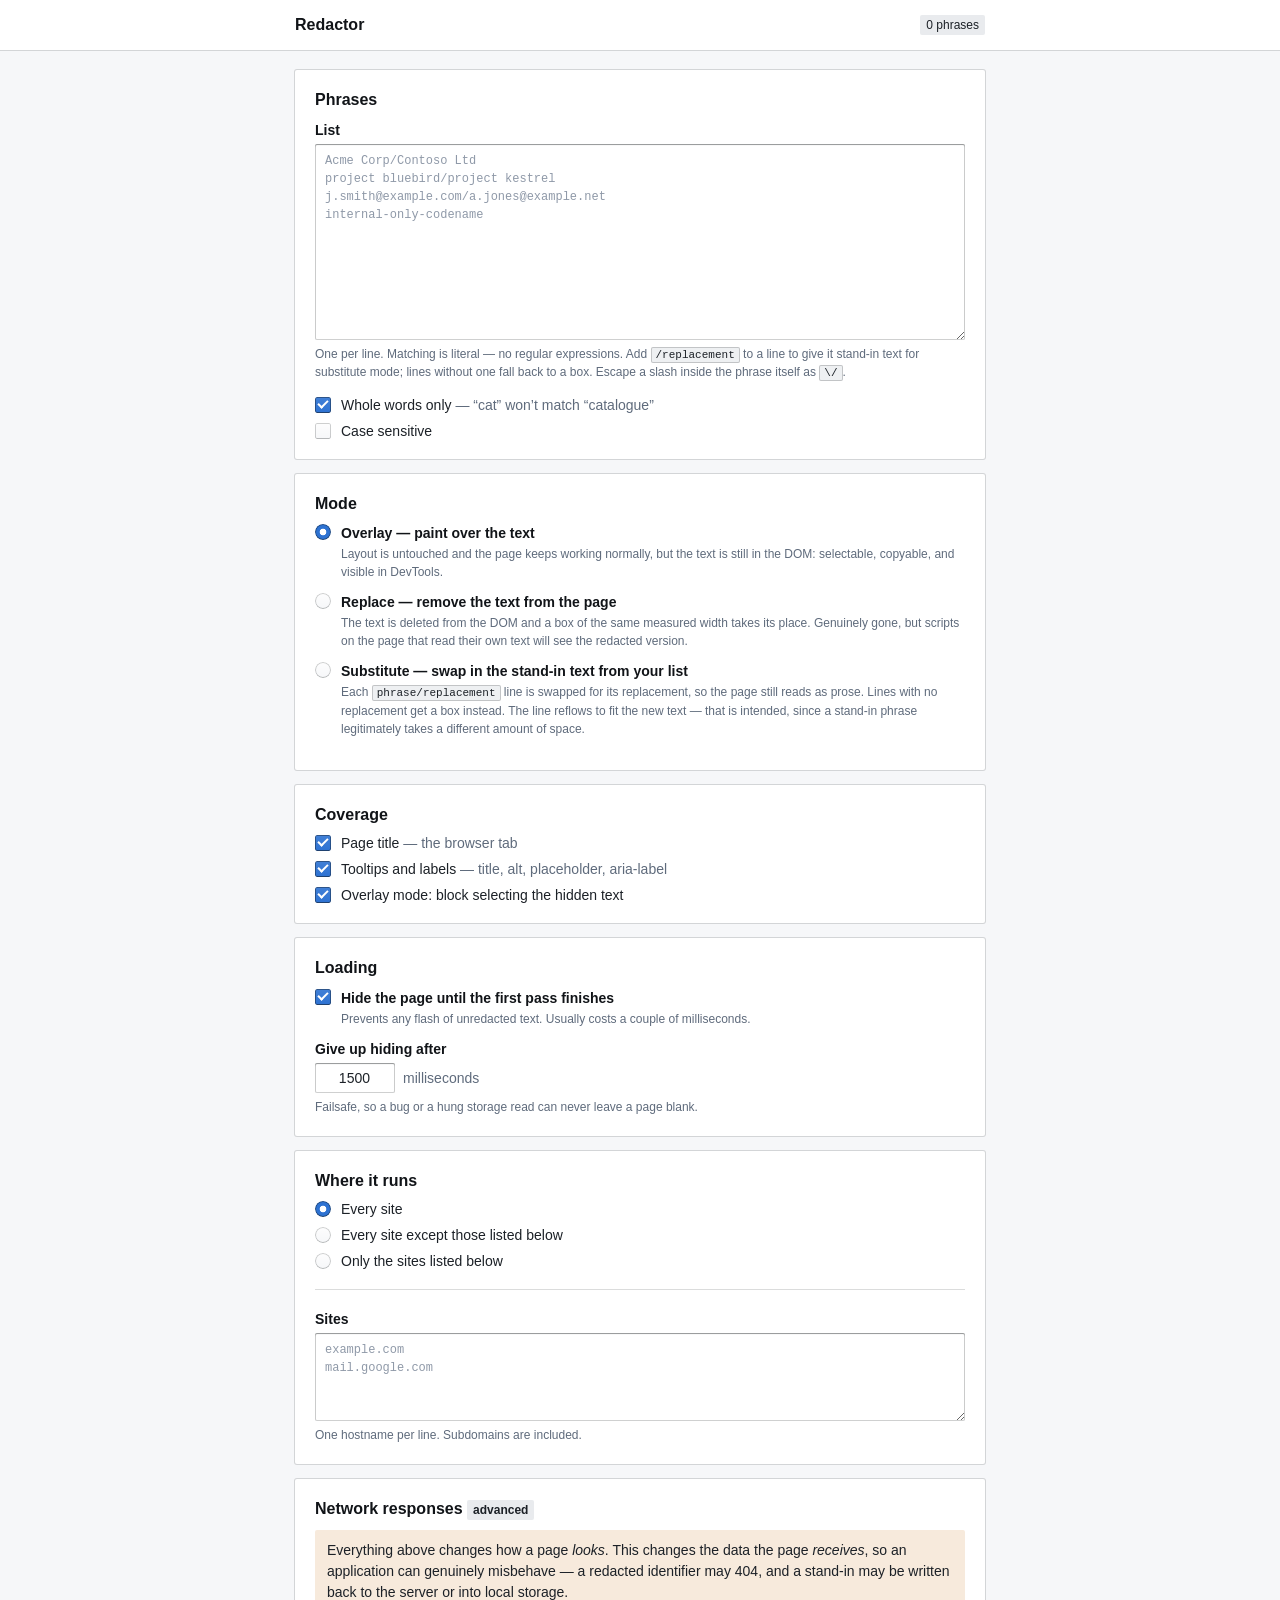
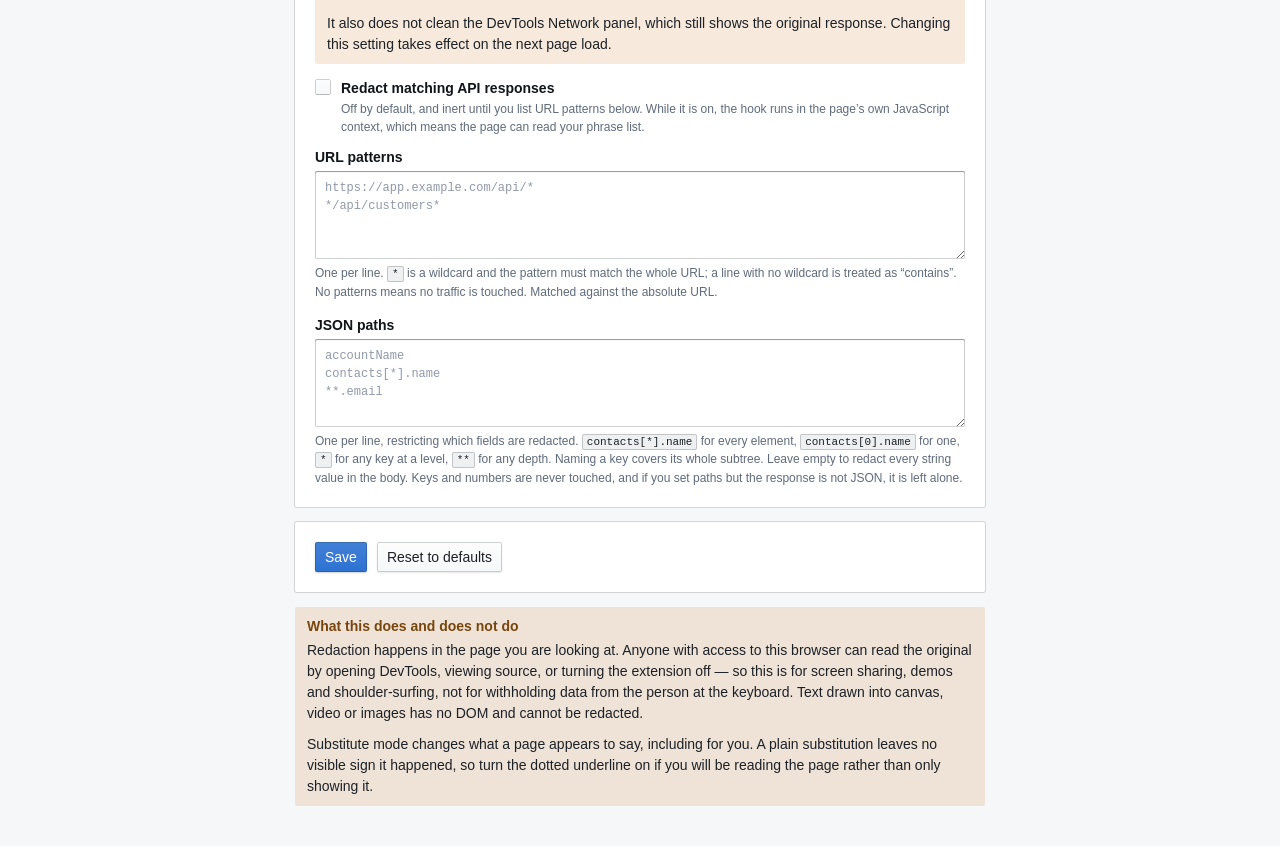
==== commit d0c3e038: "Redact in intercepted XHR calls" ====
--- a/src/options.html
+++ b/src/options.html
@@ -178,6 +178,57 @@
       <textarea id="sites" class="bp-input" rows="4" spellcheck="false"
         placeholder="example.com&#10;mail.google.com"></textarea>
       <div class="bp-form-helper-text">One hostname per line. Subdomains are included.</div>
+    </div>
+  </div>
+
+  <div class="bp-card">
+    <h5 class="bp-heading">Network responses <span class="bp-tag bp-tag-minimal">advanced</span></h5>
+
+    <div class="bp-callout bp-intent-warning bp-running-text" style="margin-bottom: 15px;">
+      <p>
+        Everything above changes how a page <em>looks</em>. This changes the data the page
+        <em>receives</em>, so an application can genuinely misbehave — a redacted identifier
+        may 404, and a stand-in may be written back to the server or into local storage.
+      </p>
+      <p>
+        It also does not clean the DevTools Network panel, which still shows the original
+        response. Changing this setting takes effect on the next page load.
+      </p>
+    </div>
+
+    <label class="bp-control bp-checkbox bp-control-rich">
+      <input type="checkbox" id="network">
+      <span class="bp-control-indicator"></span>
+      <span class="bp-control-label">Redact matching API responses</span>
+      <div class="bp-form-helper-text">
+        Off by default, and inert until you list URL patterns below. While it is on, the hook
+        runs in the page&rsquo;s own JavaScript context, which means the page can read your
+        phrase list.
+      </div>
+    </label>
+
+    <div class="bp-form-group">
+      <label class="bp-label" for="networkUrls">URL patterns</label>
+      <textarea id="networkUrls" class="bp-input" rows="4" spellcheck="false"
+        placeholder="https://app.example.com/api/*&#10;*/api/customers*"></textarea>
+      <div class="bp-form-helper-text">
+        One per line. <code>*</code> is a wildcard and the pattern must match the whole URL;
+        a line with no wildcard is treated as &ldquo;contains&rdquo;. No patterns means no
+        traffic is touched. Matched against the absolute URL.
+      </div>
+    </div>
+
+    <div class="bp-form-group">
+      <label class="bp-label" for="networkPaths">JSON paths</label>
+      <textarea id="networkPaths" class="bp-input" rows="4" spellcheck="false"
+        placeholder="accountName&#10;contacts[*].name&#10;**.email"></textarea>
+      <div class="bp-form-helper-text">
+        One per line, restricting which fields are redacted. <code>contacts[*].name</code> for
+        every element, <code>contacts[0].name</code> for one, <code>*</code> for any key at a
+        level, <code>**</code> for any depth. Naming a key covers its whole subtree.
+        Leave empty to redact every string value in the body. Keys and numbers are never
+        touched, and if you set paths but the response is not JSON, it is left alone.
+      </div>
     </div>
   </div>
 
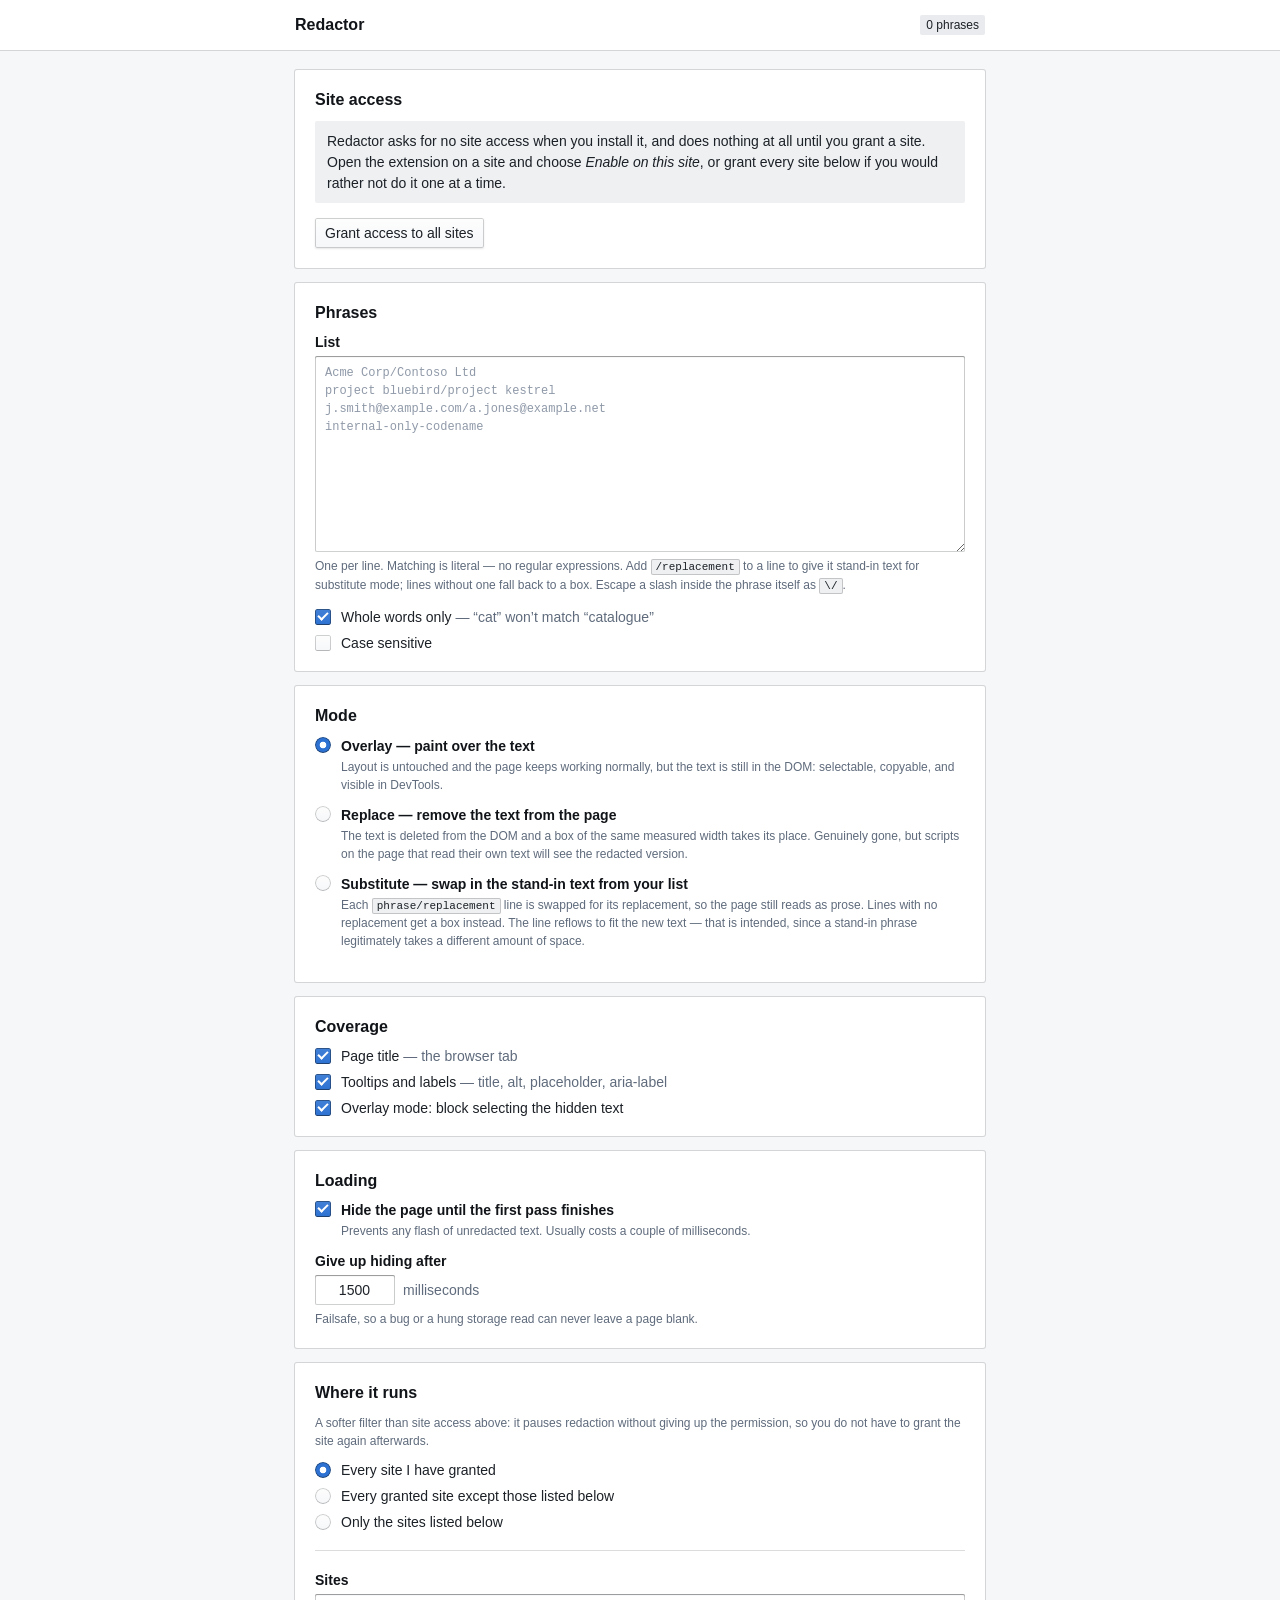
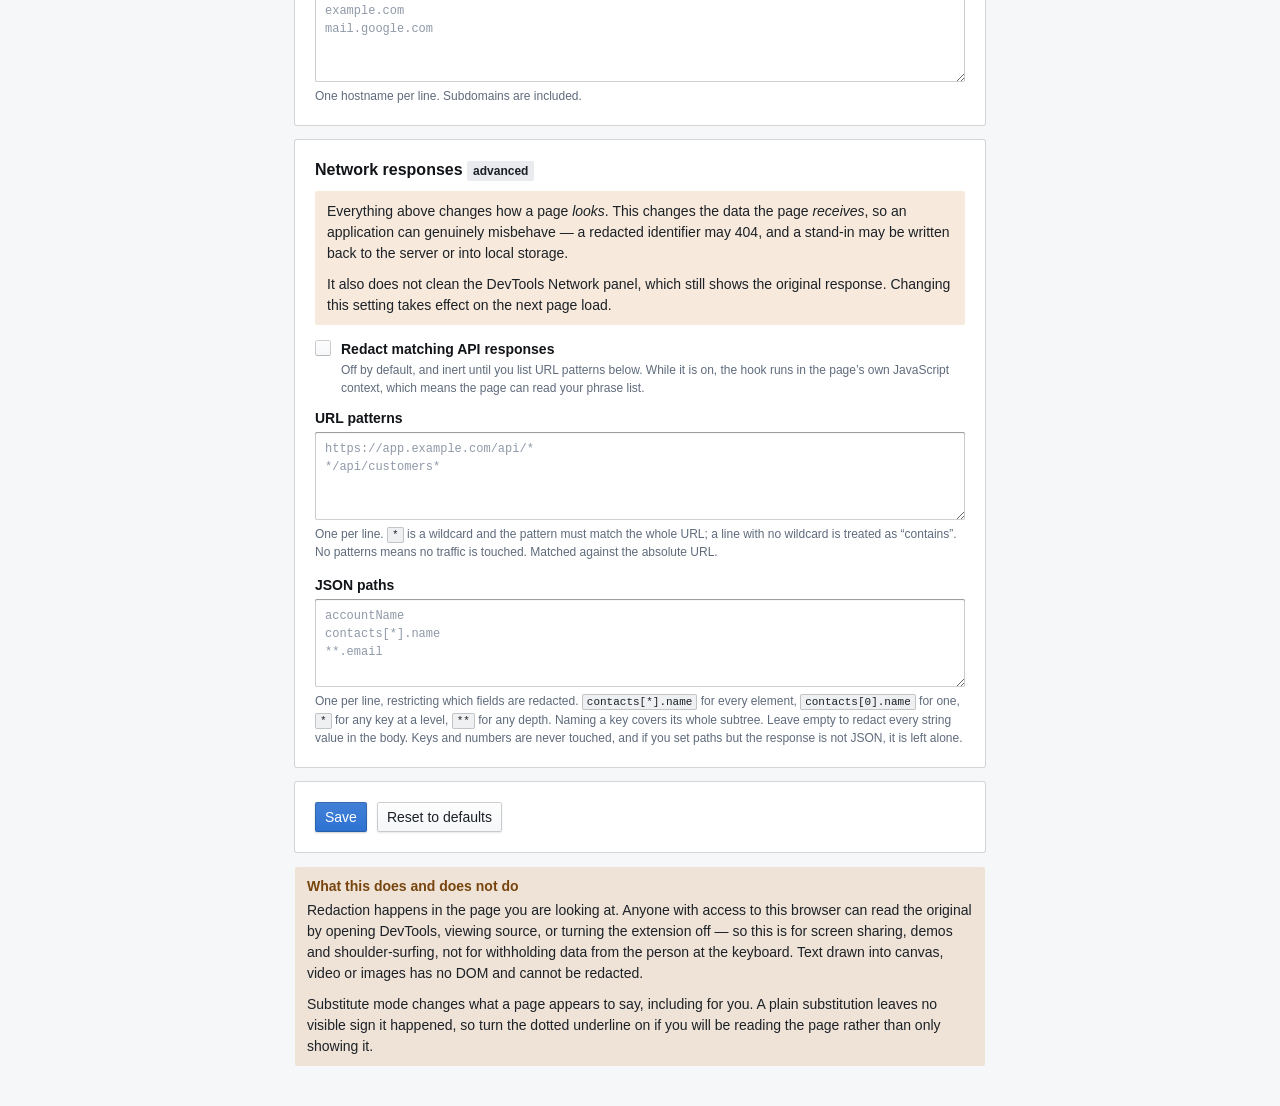
==== commit c945054b: "Fixed too wide perms" ====
--- a/src/options.html
+++ b/src/options.html
@@ -18,6 +18,25 @@
 <main class="bp-container">
 
   <div class="bp-card">
+    <h5 class="bp-heading">Site access</h5>
+
+    <div class="bp-callout bp-running-text" style="margin-bottom: 15px;" id="accessIntro">
+      <p>
+        Redactor asks for no site access when you install it, and does nothing at all until
+        you grant a site. Open the extension on a site and choose <em>Enable on this site</em>,
+        or grant every site below if you would rather not do it one at a time.
+      </p>
+    </div>
+
+    <div id="originList"></div>
+
+    <div class="bp-button-group" style="margin-top: 15px;">
+      <button id="grantAll" class="bp-button">Grant access to all sites</button>
+      <span id="accessStatus" class="bp-text-muted bp-text-small"></span>
+    </div>
+  </div>
+
+  <div class="bp-card">
     <h5 class="bp-heading">Phrases</h5>
     <div class="bp-form-group">
       <label class="bp-label" for="keywords">List</label>
@@ -155,15 +174,19 @@
 
   <div class="bp-card">
     <h5 class="bp-heading">Where it runs</h5>
+    <p class="bp-form-helper-text" style="margin-top:0">
+      A softer filter than site access above: it pauses redaction without giving up the
+      permission, so you do not have to grant the site again afterwards.
+    </p>
     <label class="bp-control bp-radio">
       <input type="radio" name="siteMode" value="all">
       <span class="bp-control-indicator"></span>
-      Every site
+      Every site I have granted
     </label>
     <label class="bp-control bp-radio">
       <input type="radio" name="siteMode" value="blocklist">
       <span class="bp-control-indicator"></span>
-      Every site except those listed below
+      Every granted site except those listed below
     </label>
     <label class="bp-control bp-radio">
       <input type="radio" name="siteMode" value="allowlist">
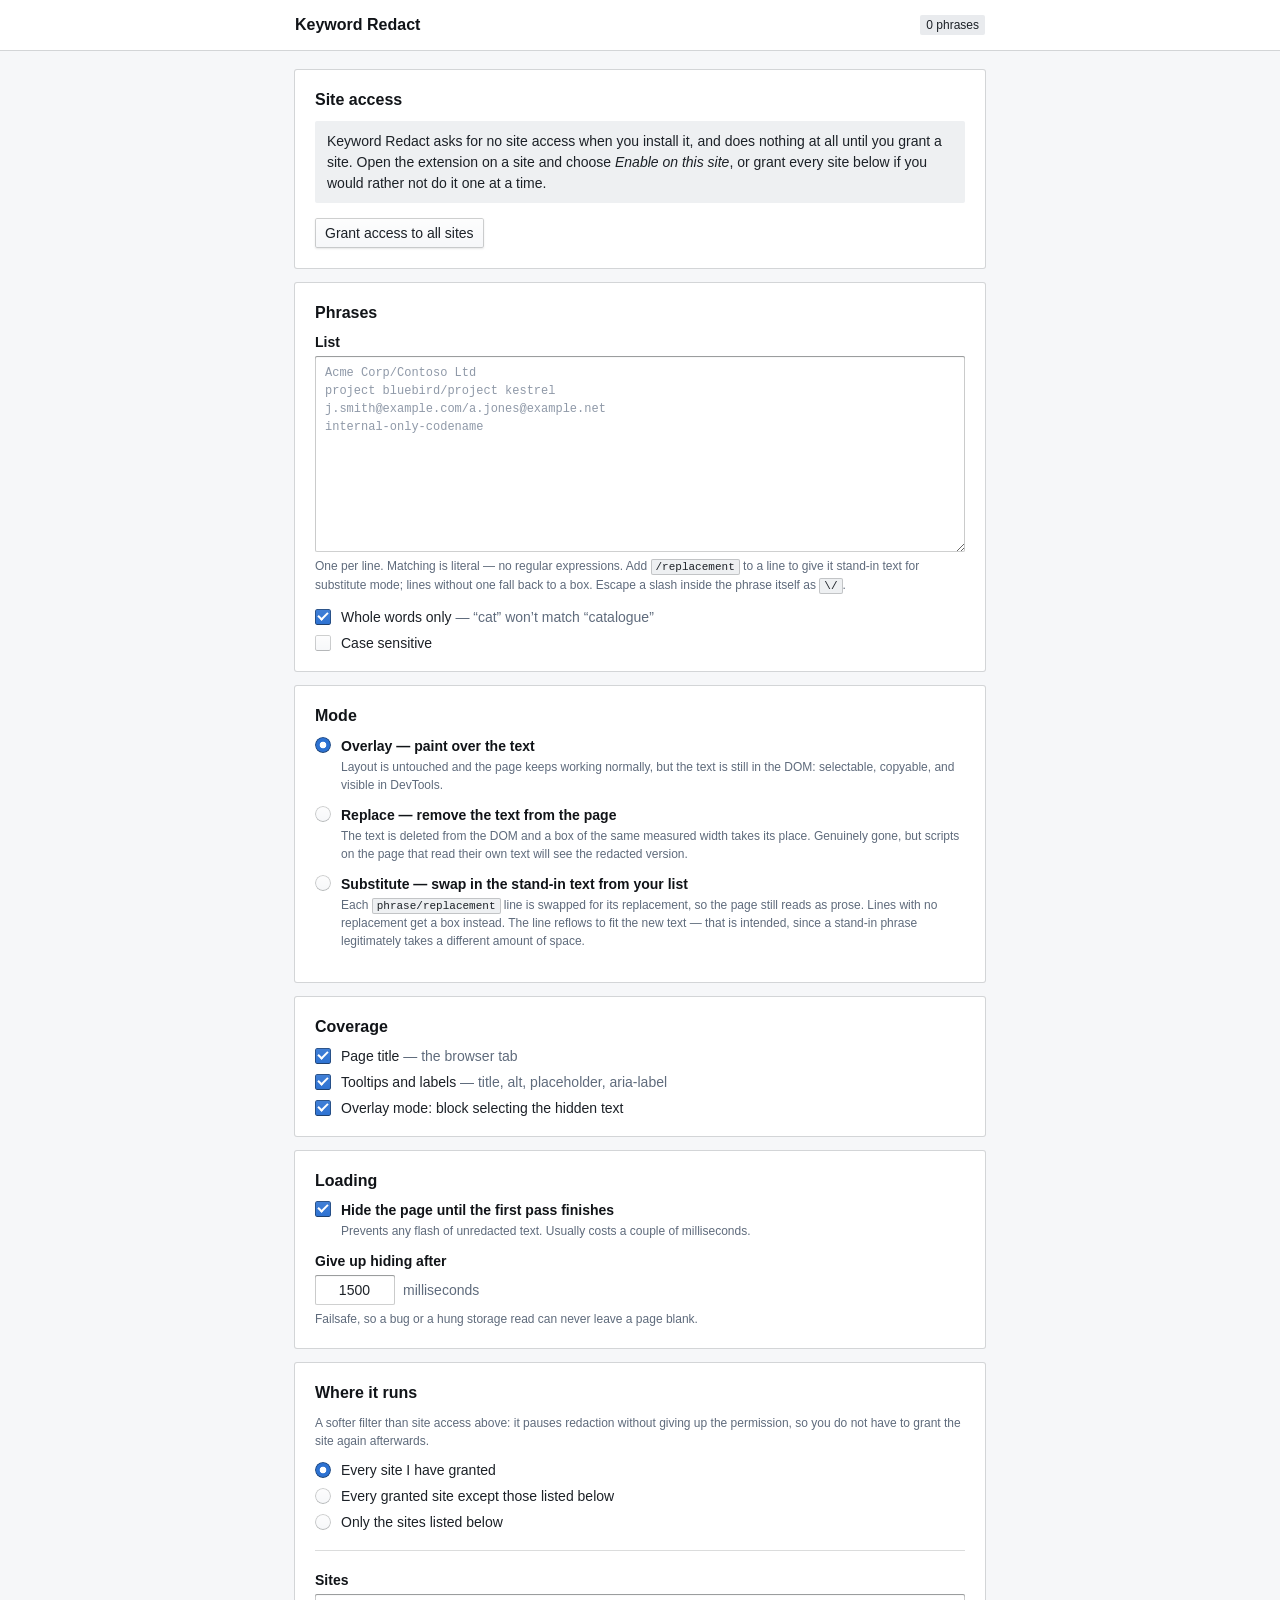
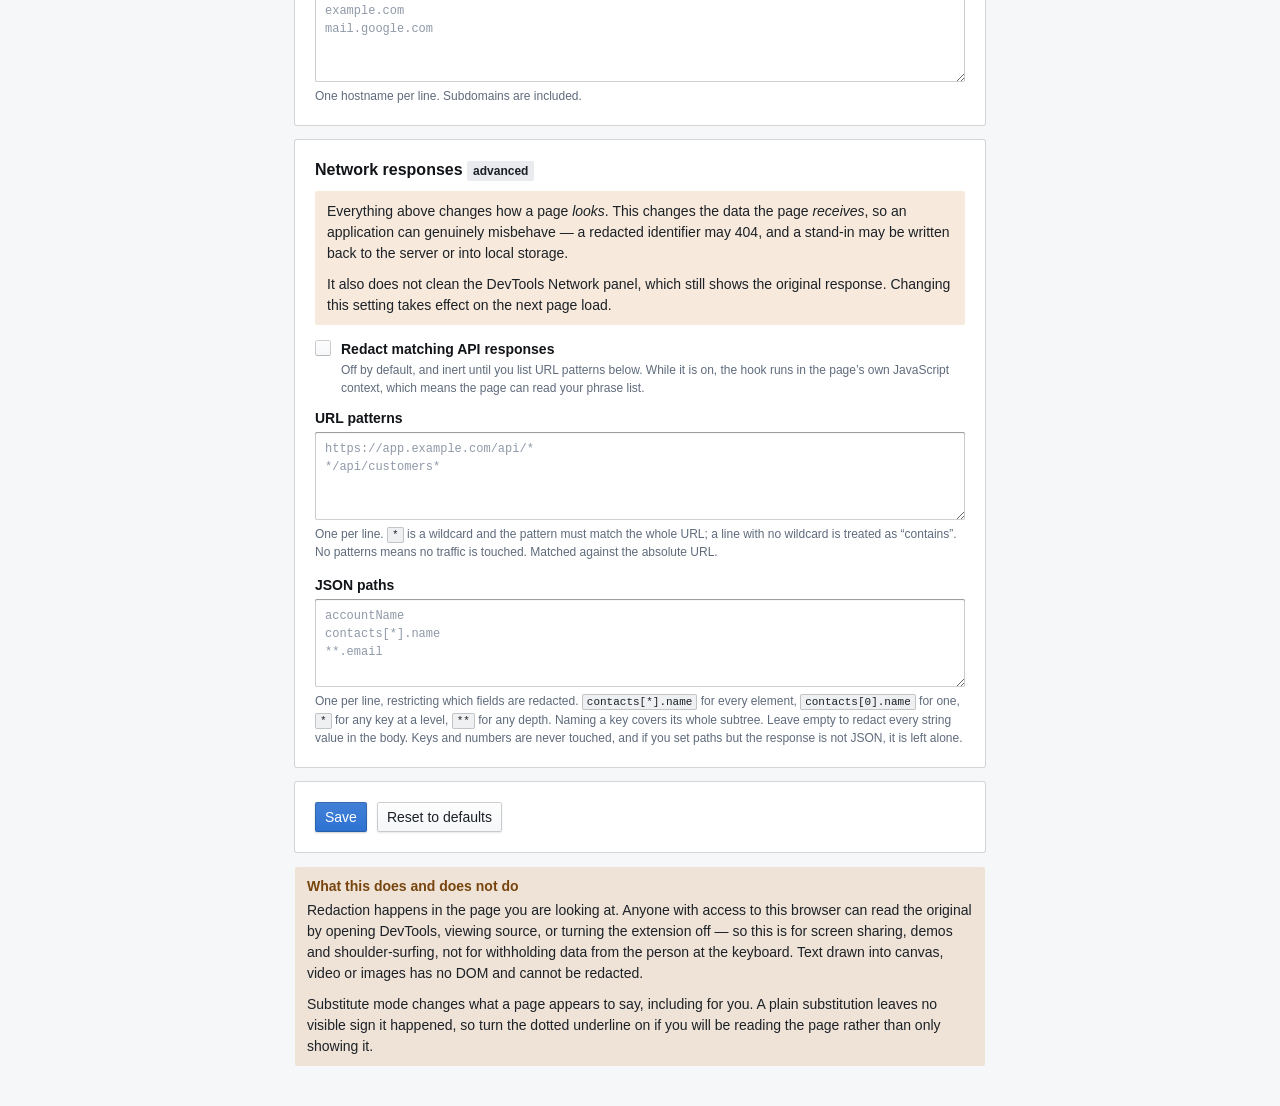
==== commit 248df3ff: "Prepare for Chrome Store publish" ====
--- a/src/options.html
+++ b/src/options.html
@@ -2,14 +2,14 @@
 <html lang="en">
 <head>
 <meta charset="utf-8">
-<title>Redactor options</title>
+<title>Keyword Redact options</title>
 <link rel="stylesheet" href="ui.css">
 </head>
 <body class="options">
 
 <nav class="bp-navbar">
   <div class="bp-navbar-inner">
-    <span class="bp-navbar-heading">Redactor</span>
+    <span class="bp-navbar-heading">Keyword Redact</span>
     <span class="bp-navbar-divider"></span>
     <span class="bp-tag bp-tag-minimal" id="count"></span>
   </div>
@@ -22,7 +22,7 @@
 
     <div class="bp-callout bp-running-text" style="margin-bottom: 15px;" id="accessIntro">
       <p>
-        Redactor asks for no site access when you install it, and does nothing at all until
+        Keyword Redact asks for no site access when you install it, and does nothing at all until
         you grant a site. Open the extension on a site and choose <em>Enable on this site</em>,
         or grant every site below if you would rather not do it one at a time.
       </p>
